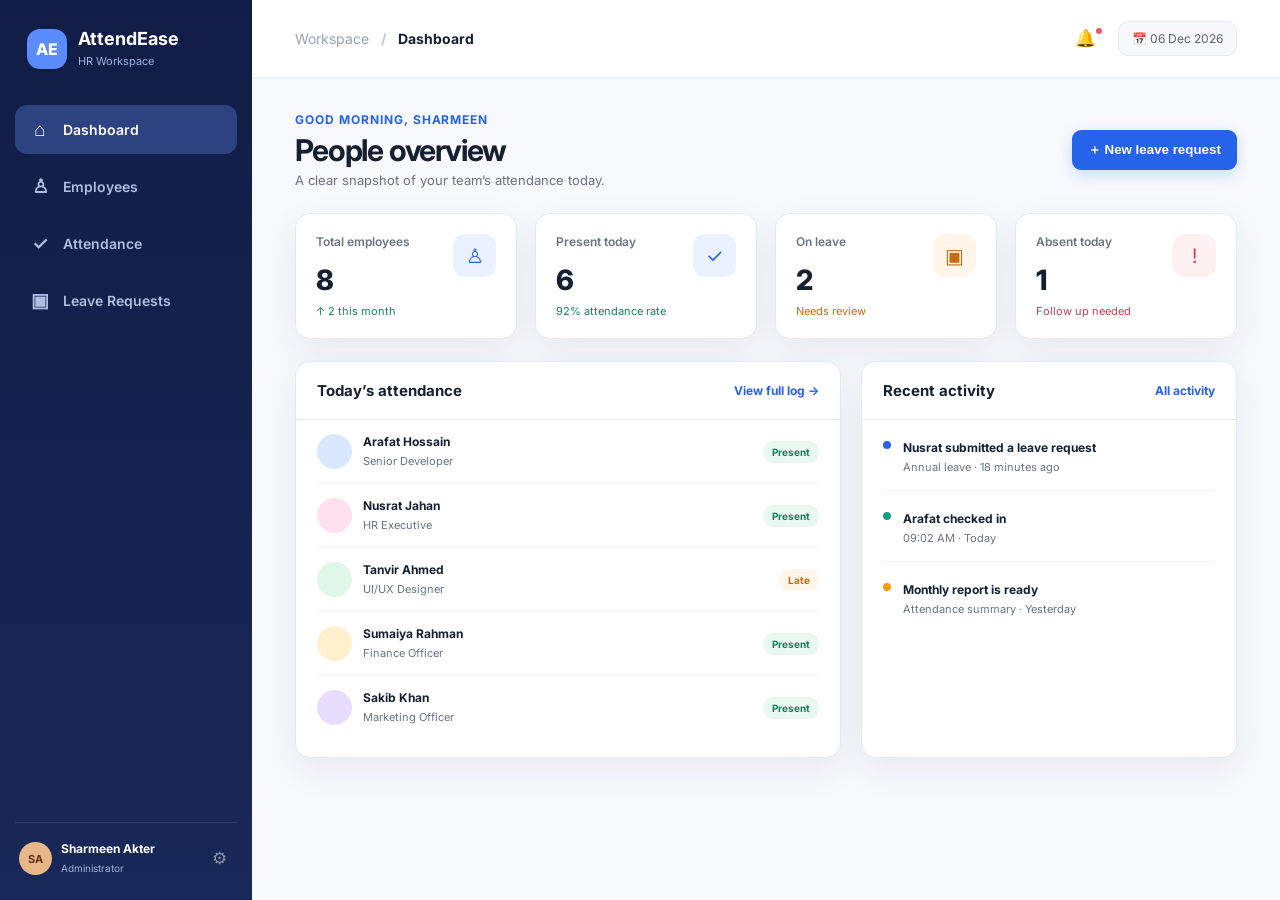
==== website/index.html @ dbcdc290 "Add AttendEase website and lab report" ====
<!DOCTYPE html>
<html lang="en">
<head>
  <meta charset="UTF-8" />
  <meta name="viewport" content="width=device-width, initial-scale=1.0" />
  <title>AttendEase | Employee Attendance & Leave</title>
  <link rel="preconnect" href="https://fonts.googleapis.com">
  <link rel="preconnect" href="https://fonts.gstatic.com" crossorigin>
  <link href="https://fonts.googleapis.com/css2?family=Inter:wght@400;500;600;700;800&family=Noto+Sans+Bengali:wght@400;500;600;700&display=swap" rel="stylesheet">
  <link rel="stylesheet" href="style.css" />
</head>
<body>
  <div class="app-shell">
    <aside class="sidebar" id="sidebar">
      <div class="brand"><div class="brand-mark">AE</div><div><strong>AttendEase</strong><span>HR Workspace</span></div></div>
      <nav class="nav-list" aria-label="Primary navigation">
        <button class="nav-item active" data-view="dashboard"><span>⌂</span> Dashboard</button>
        <button class="nav-item" data-view="employees"><span>♙</span> Employees</button>
        <button class="nav-item" data-view="attendance"><span>✓</span> Attendance</button>
        <button class="nav-item" data-view="leave"><span>▣</span> Leave Requests</button>
      </nav>
      <div class="sidebar-footer"><div class="mini-avatar">SA</div><div><b>Sharmeen Akter</b><small>Administrator</small></div><button class="icon-button" title="Settings">⚙</button></div>
    </aside>
    <main class="main-content">
      <header class="topbar"><button class="menu-button" id="menuBtn">☰</button><div class="breadcrumb"><span>Workspace</span><b>/</b><strong id="pageTitle">Dashboard</strong></div><div class="top-actions"><button class="icon-button" title="Notifications">🔔<i></i></button><div class="date-chip">📅 <span id="todayLabel"></span></div></div></header>
      <div id="viewContainer"></div>
    </main>
  </div>
  <div class="toast" id="toast"></div>
  <script src="app.js"></script>
</body>
</html>
---- website/style.css ----
:root{--navy:#172554;--blue:#2563eb;--sky:#eaf2ff;--ink:#172033;--muted:#6b7280;--line:#e6eaf0;--bg:#f7f9fc;--green:#16845b;--green-bg:#e9f8f0;--orange:#c76b14;--orange-bg:#fff5e8;--red:#c24155;--red-bg:#fff0f2;--shadow:0 12px 35px rgba(31,53,87,.08)}*{box-sizing:border-box}body{margin:0;background:var(--bg);color:var(--ink);font-family:Inter,'Noto Sans Bengali',sans-serif}.app-shell{display:flex;min-height:100vh}.sidebar{width:252px;background:linear-gradient(180deg,#111d46,#182858);color:#dbe6ff;padding:24px 15px;display:flex;flex-direction:column;position:fixed;inset:0 auto 0 0;z-index:5}.brand{display:flex;align-items:center;gap:11px;padding:4px 12px 36px}.brand-mark{width:40px;height:40px;border-radius:13px;background:#5a8cff;color:white;display:grid;place-items:center;font-weight:800}.brand strong{display:block;color:#fff;font-size:18px}.brand span{font-size:11px;color:#9fb2e0}.nav-list{display:grid;gap:8px}.nav-item{border:0;background:transparent;color:#afbee1;text-align:left;padding:13px 15px;border-radius:12px;font:600 14px Inter;cursor:pointer;display:flex;gap:13px;align-items:center}.nav-item span{font-size:19px;width:20px;text-align:center}.nav-item:hover,.nav-item.active{background:#2d4381;color:#fff}.sidebar-footer{margin-top:auto;border-top:1px solid rgba(255,255,255,.1);padding:18px 4px 0;display:flex;align-items:center;gap:9px}.sidebar-footer b{display:block;font-size:12px;color:#fff}.sidebar-footer small{font-size:10px;color:#9fb2e0}.mini-avatar{width:33px;height:33px;border-radius:50%;background:#e7b788;color:#5d331b;display:grid;place-items:center;font-weight:700;font-size:11px}.sidebar-footer .icon-button{margin-left:auto}.main-content{margin-left:252px;width:calc(100% - 252px)}.topbar{height:78px;padding:0 4.2%;display:flex;align-items:center;justify-content:space-between;background:#fff;border-bottom:1px solid var(--line)}.breadcrumb{display:flex;gap:12px;align-items:center;font-size:14px}.breadcrumb span{color:#9aa2b1}.breadcrumb b{color:#c4cad4}.breadcrumb strong{color:var(--ink)}.top-actions{display:flex;align-items:center;gap:16px}.icon-button{border:0;background:transparent;color:#8c96a7;cursor:pointer;font-size:17px;position:relative}.icon-button i{position:absolute;width:6px;height:6px;border-radius:50%;background:#ef5468;right:0;top:1px}.date-chip{background:#f6f8fb;border:1px solid var(--line);padding:9px 13px;border-radius:10px;color:#5b6474;font-size:12px}.menu-button{display:none}.page{padding:34px 4.2% 50px;max-width:1480px;margin:auto}.eyebrow{color:var(--blue);font-size:12px;font-weight:700;text-transform:uppercase;letter-spacing:.08em}.page-heading{display:flex;justify-content:space-between;align-items:center;margin-bottom:25px}.page h1{font-size:30px;margin:5px 0 4px;letter-spacing:-.04em}.subtitle{color:var(--muted);font-size:13px;margin:0}.primary-btn{border:0;border-radius:9px;background:var(--blue);color:#fff;padding:11px 16px;font-weight:700;cursor:pointer;box-shadow:0 5px 15px rgba(37,99,235,.2)}.secondary-btn{border:1px solid var(--line);background:#fff;color:var(--ink);padding:10px 14px;border-radius:9px;font-weight:600;cursor:pointer}.stats-grid{display:grid;grid-template-columns:repeat(4,1fr);gap:18px;margin-bottom:22px}.stat-card,.panel{background:#fff;border:1px solid var(--line);border-radius:15px;box-shadow:var(--shadow)}.stat-card{padding:20px;display:flex;justify-content:space-between}.stat-card h3{font-size:12px;color:var(--muted);font-weight:600;margin:0 0 14px}.stat-value{font-size:28px;font-weight:800;letter-spacing:-.05em}.stat-note{font-size:11px;color:var(--green);margin-top:7px}.stat-icon{width:43px;height:43px;border-radius:12px;display:grid;place-items:center;font-size:20px;background:var(--sky);color:var(--blue)}.content-grid{display:grid;grid-template-columns:1.45fr 1fr;gap:20px}.panel-header{display:flex;align-items:center;justify-content:space-between;padding:19px 21px;border-bottom:1px solid var(--line)}.panel-header h2{font-size:15px;margin:0}.panel-header a{font-size:12px;color:var(--blue);font-weight:700;cursor:pointer}.panel-body{padding:0 21px 18px}.employee-row{display:flex;align-items:center;gap:11px;padding:14px 0;border-bottom:1px solid #f0f2f5}.employee-row:last-child{border:0}.avatar{width:35px;height:35px;border-radius:50%;display:grid;place-items:center;font-size:11px;font-weight:700;flex:none}.employee-info{flex:1}.employee-info b{font-size:12px;display:block}.employee-info small{font-size:11px;color:var(--muted)}.status{font-size:10px;font-weight:700;border-radius:20px;padding:5px 9px}.present{background:var(--green-bg);color:var(--green)}.late{background:var(--orange-bg);color:var(--orange)}.absent{background:var(--red-bg);color:var(--red)}.activity{padding:16px 0;border-bottom:1px solid #f0f2f5;display:flex;gap:12px}.activity:last-child{border:0}.activity-dot{width:8px;height:8px;border-radius:50%;background:var(--blue);margin-top:5px}.activity b{font-size:12px}.activity small{display:block;color:var(--muted);font-size:11px;margin-top:4px}.table-wrap{overflow:auto}.data-table{width:100%;border-collapse:collapse;font-size:12px}.data-table th{text-align:left;color:#8791a1;font-size:11px;padding:13px 18px;background:#fbfcfe;border-bottom:1px solid var(--line);white-space:nowrap}.data-table td{padding:14px 18px;border-bottom:1px solid #f0f2f5;white-space:nowrap}.toolbar{display:flex;gap:10px;align-items:center;margin-bottom:16px}.search{flex:1;border:1px solid var(--line);padding:11px 13px;border-radius:9px;font:13px Inter;outline:none}.filter{border:1px solid var(--line);background:#fff;padding:11px;border-radius:9px;color:var(--muted)}.profile{display:flex;align-items:center;gap:10px}.profile .avatar{width:33px;height:33px}.form-grid{display:grid;grid-template-columns:repeat(2,1fr);gap:16px;padding:22px}.form-group{display:grid;gap:7px}.form-group label{font-size:12px;color:#5d6675;font-weight:600}.form-group input,.form-group select,.form-group textarea{border:1px solid var(--line);border-radius:8px;padding:11px;font:13px Inter;outline:none}.form-group textarea{min-height:95px;resize:vertical}.full{grid-column:1/-1}.form-actions{padding:0 22px 22px;display:flex;justify-content:flex-end;gap:10px}.empty{padding:35px;text-align:center;color:var(--muted);font-size:13px}.toast{position:fixed;right:24px;bottom:24px;background:#152347;color:#fff;border-radius:10px;padding:13px 17px;font-size:12px;box-shadow:var(--shadow);transform:translateY(100px);opacity:0;transition:.25s;z-index:20}.toast.show{transform:translateY(0);opacity:1}.muted{color:var(--muted)}@media(max-width:900px){.sidebar{transform:translateX(-100%);transition:.2s}.sidebar.open{transform:translateX(0)}.main-content{margin-left:0;width:100%}.menu-button{display:block;border:0;background:transparent;font-size:20px;color:var(--navy)}.topbar{gap:12px}.breadcrumb{margin-right:auto}.date-chip{display:none}.stats-grid{grid-template-columns:repeat(2,1fr)}.content-grid{grid-template-columns:1fr}.page{padding:25px 4%}}@media(max-width:570px){.page-heading{display:block}.page-heading .primary-btn{margin-top:16px}.stats-grid{gap:10px}.stat-card{padding:14px}.stat-value{font-size:23px}.stat-icon{width:35px;height:35px;font-size:16px}.form-grid{grid-template-columns:1fr}.full{grid-column:auto}.topbar{height:64px}.page h1{font-size:25px}}

.avatar{overflow:hidden;position:relative}.avatar img{width:100%;height:100%;object-fit:cover;display:block}.avatar span{position:absolute;inset:0;display:grid;place-items:center;font-size:11px;font-weight:700}.avatar img + span{display:none}
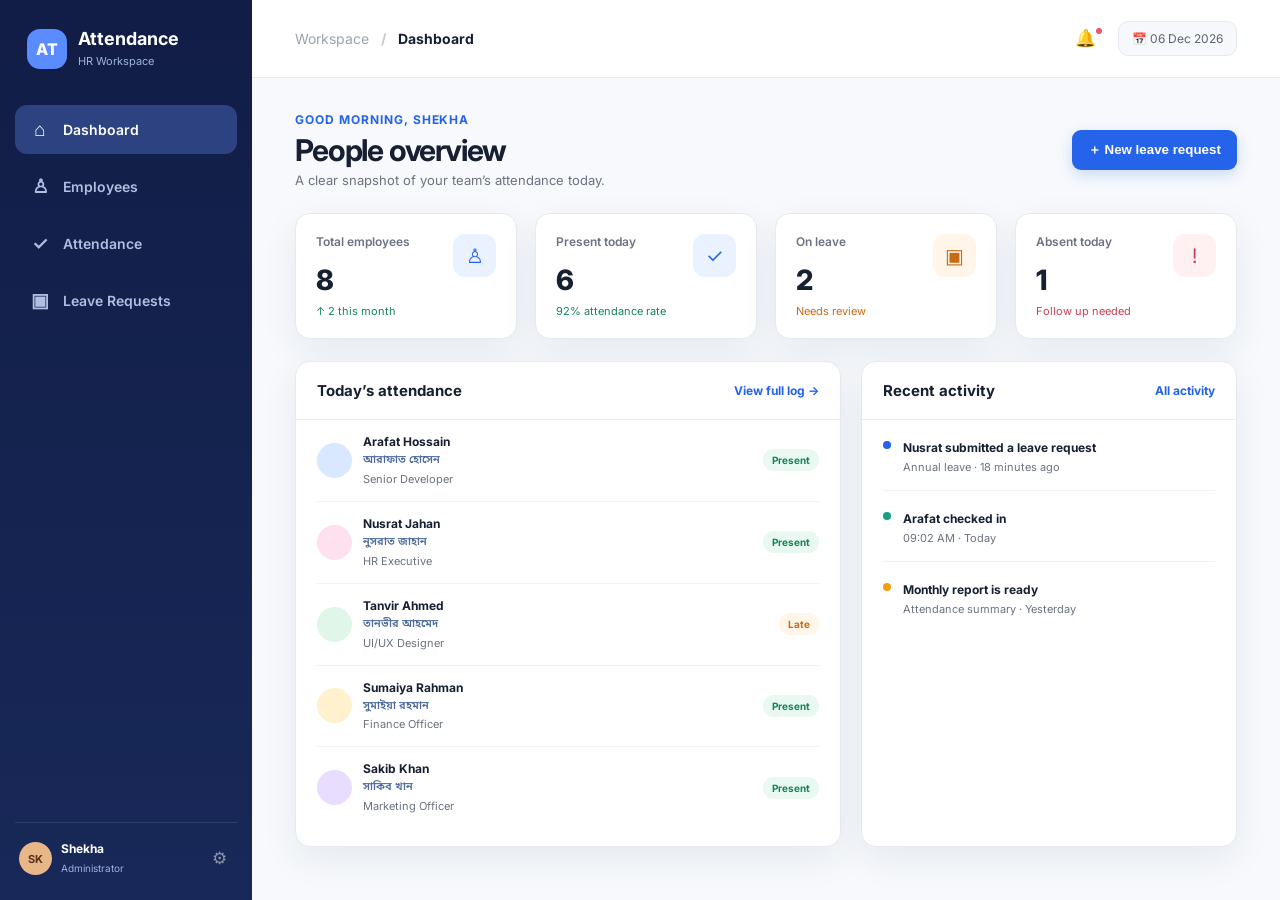
==== commit aac9e2c1: "Rename project to Attendance and administrator to Shekha" ====
--- a/website/index.html
+++ b/website/index.html
@@ -3,7 +3,7 @@
 <head>
   <meta charset="UTF-8" />
   <meta name="viewport" content="width=device-width, initial-scale=1.0" />
-  <title>AttendEase | Employee Attendance & Leave</title>
+  <title>Attendance | Employee Attendance & Leave</title>
   <link rel="preconnect" href="https://fonts.googleapis.com">
   <link rel="preconnect" href="https://fonts.gstatic.com" crossorigin>
   <link href="https://fonts.googleapis.com/css2?family=Inter:wght@400;500;600;700;800&family=Noto+Sans+Bengali:wght@400;500;600;700&display=swap" rel="stylesheet">
@@ -12,14 +12,14 @@
 <body>
   <div class="app-shell">
     <aside class="sidebar" id="sidebar">
-      <div class="brand"><div class="brand-mark">AE</div><div><strong>AttendEase</strong><span>HR Workspace</span></div></div>
+      <div class="brand"><div class="brand-mark">AT</div><div><strong>Attendance</strong><span>HR Workspace</span></div></div>
       <nav class="nav-list" aria-label="Primary navigation">
         <button class="nav-item active" data-view="dashboard"><span>⌂</span> Dashboard</button>
         <button class="nav-item" data-view="employees"><span>♙</span> Employees</button>
         <button class="nav-item" data-view="attendance"><span>✓</span> Attendance</button>
         <button class="nav-item" data-view="leave"><span>▣</span> Leave Requests</button>
       </nav>
-      <div class="sidebar-footer"><div class="mini-avatar">SA</div><div><b>Sharmeen Akter</b><small>Administrator</small></div><button class="icon-button" title="Settings">⚙</button></div>
+      <div class="sidebar-footer"><div class="mini-avatar">SK</div><div><b>Shekha</b><small>Administrator</small></div><button class="icon-button" title="Settings">⚙</button></div>
     </aside>
     <main class="main-content">
       <header class="topbar"><button class="menu-button" id="menuBtn">☰</button><div class="breadcrumb"><span>Workspace</span><b>/</b><strong id="pageTitle">Dashboard</strong></div><div class="top-actions"><button class="icon-button" title="Notifications">🔔<i></i></button><div class="date-chip">📅 <span id="todayLabel"></span></div></div></header>
--- a/website/style.css
+++ b/website/style.css
@@ -1,3 +1,5 @@
 :root{--navy:#172554;--blue:#2563eb;--sky:#eaf2ff;--ink:#172033;--muted:#6b7280;--line:#e6eaf0;--bg:#f7f9fc;--green:#16845b;--green-bg:#e9f8f0;--orange:#c76b14;--orange-bg:#fff5e8;--red:#c24155;--red-bg:#fff0f2;--shadow:0 12px 35px rgba(31,53,87,.08)}*{box-sizing:border-box}body{margin:0;background:var(--bg);color:var(--ink);font-family:Inter,'Noto Sans Bengali',sans-serif}.app-shell{display:flex;min-height:100vh}.sidebar{width:252px;background:linear-gradient(180deg,#111d46,#182858);color:#dbe6ff;padding:24px 15px;display:flex;flex-direction:column;position:fixed;inset:0 auto 0 0;z-index:5}.brand{display:flex;align-items:center;gap:11px;padding:4px 12px 36px}.brand-mark{width:40px;height:40px;border-radius:13px;background:#5a8cff;color:white;display:grid;place-items:center;font-weight:800}.brand strong{display:block;color:#fff;font-size:18px}.brand span{font-size:11px;color:#9fb2e0}.nav-list{display:grid;gap:8px}.nav-item{border:0;background:transparent;color:#afbee1;text-align:left;padding:13px 15px;border-radius:12px;font:600 14px Inter;cursor:pointer;display:flex;gap:13px;align-items:center}.nav-item span{font-size:19px;width:20px;text-align:center}.nav-item:hover,.nav-item.active{background:#2d4381;color:#fff}.sidebar-footer{margin-top:auto;border-top:1px solid rgba(255,255,255,.1);padding:18px 4px 0;display:flex;align-items:center;gap:9px}.sidebar-footer b{display:block;font-size:12px;color:#fff}.sidebar-footer small{font-size:10px;color:#9fb2e0}.mini-avatar{width:33px;height:33px;border-radius:50%;background:#e7b788;color:#5d331b;display:grid;place-items:center;font-weight:700;font-size:11px}.sidebar-footer .icon-button{margin-left:auto}.main-content{margin-left:252px;width:calc(100% - 252px)}.topbar{height:78px;padding:0 4.2%;display:flex;align-items:center;justify-content:space-between;background:#fff;border-bottom:1px solid var(--line)}.breadcrumb{display:flex;gap:12px;align-items:center;font-size:14px}.breadcrumb span{color:#9aa2b1}.breadcrumb b{color:#c4cad4}.breadcrumb strong{color:var(--ink)}.top-actions{display:flex;align-items:center;gap:16px}.icon-button{border:0;background:transparent;color:#8c96a7;cursor:pointer;font-size:17px;position:relative}.icon-button i{position:absolute;width:6px;height:6px;border-radius:50%;background:#ef5468;right:0;top:1px}.date-chip{background:#f6f8fb;border:1px solid var(--line);padding:9px 13px;border-radius:10px;color:#5b6474;font-size:12px}.menu-button{display:none}.page{padding:34px 4.2% 50px;max-width:1480px;margin:auto}.eyebrow{color:var(--blue);font-size:12px;font-weight:700;text-transform:uppercase;letter-spacing:.08em}.page-heading{display:flex;justify-content:space-between;align-items:center;margin-bottom:25px}.page h1{font-size:30px;margin:5px 0 4px;letter-spacing:-.04em}.subtitle{color:var(--muted);font-size:13px;margin:0}.primary-btn{border:0;border-radius:9px;background:var(--blue);color:#fff;padding:11px 16px;font-weight:700;cursor:pointer;box-shadow:0 5px 15px rgba(37,99,235,.2)}.secondary-btn{border:1px solid var(--line);background:#fff;color:var(--ink);padding:10px 14px;border-radius:9px;font-weight:600;cursor:pointer}.stats-grid{display:grid;grid-template-columns:repeat(4,1fr);gap:18px;margin-bottom:22px}.stat-card,.panel{background:#fff;border:1px solid var(--line);border-radius:15px;box-shadow:var(--shadow)}.stat-card{padding:20px;display:flex;justify-content:space-between}.stat-card h3{font-size:12px;color:var(--muted);font-weight:600;margin:0 0 14px}.stat-value{font-size:28px;font-weight:800;letter-spacing:-.05em}.stat-note{font-size:11px;color:var(--green);margin-top:7px}.stat-icon{width:43px;height:43px;border-radius:12px;display:grid;place-items:center;font-size:20px;background:var(--sky);color:var(--blue)}.content-grid{display:grid;grid-template-columns:1.45fr 1fr;gap:20px}.panel-header{display:flex;align-items:center;justify-content:space-between;padding:19px 21px;border-bottom:1px solid var(--line)}.panel-header h2{font-size:15px;margin:0}.panel-header a{font-size:12px;color:var(--blue);font-weight:700;cursor:pointer}.panel-body{padding:0 21px 18px}.employee-row{display:flex;align-items:center;gap:11px;padding:14px 0;border-bottom:1px solid #f0f2f5}.employee-row:last-child{border:0}.avatar{width:35px;height:35px;border-radius:50%;display:grid;place-items:center;font-size:11px;font-weight:700;flex:none}.employee-info{flex:1}.employee-info b{font-size:12px;display:block}.employee-info small{font-size:11px;color:var(--muted)}.status{font-size:10px;font-weight:700;border-radius:20px;padding:5px 9px}.present{background:var(--green-bg);color:var(--green)}.late{background:var(--orange-bg);color:var(--orange)}.absent{background:var(--red-bg);color:var(--red)}.activity{padding:16px 0;border-bottom:1px solid #f0f2f5;display:flex;gap:12px}.activity:last-child{border:0}.activity-dot{width:8px;height:8px;border-radius:50%;background:var(--blue);margin-top:5px}.activity b{font-size:12px}.activity small{display:block;color:var(--muted);font-size:11px;margin-top:4px}.table-wrap{overflow:auto}.data-table{width:100%;border-collapse:collapse;font-size:12px}.data-table th{text-align:left;color:#8791a1;font-size:11px;padding:13px 18px;background:#fbfcfe;border-bottom:1px solid var(--line);white-space:nowrap}.data-table td{padding:14px 18px;border-bottom:1px solid #f0f2f5;white-space:nowrap}.toolbar{display:flex;gap:10px;align-items:center;margin-bottom:16px}.search{flex:1;border:1px solid var(--line);padding:11px 13px;border-radius:9px;font:13px Inter;outline:none}.filter{border:1px solid var(--line);background:#fff;padding:11px;border-radius:9px;color:var(--muted)}.profile{display:flex;align-items:center;gap:10px}.profile .avatar{width:33px;height:33px}.form-grid{display:grid;grid-template-columns:repeat(2,1fr);gap:16px;padding:22px}.form-group{display:grid;gap:7px}.form-group label{font-size:12px;color:#5d6675;font-weight:600}.form-group input,.form-group select,.form-group textarea{border:1px solid var(--line);border-radius:8px;padding:11px;font:13px Inter;outline:none}.form-group textarea{min-height:95px;resize:vertical}.full{grid-column:1/-1}.form-actions{padding:0 22px 22px;display:flex;justify-content:flex-end;gap:10px}.empty{padding:35px;text-align:center;color:var(--muted);font-size:13px}.toast{position:fixed;right:24px;bottom:24px;background:#152347;color:#fff;border-radius:10px;padding:13px 17px;font-size:12px;box-shadow:var(--shadow);transform:translateY(100px);opacity:0;transition:.25s;z-index:20}.toast.show{transform:translateY(0);opacity:1}.muted{color:var(--muted)}@media(max-width:900px){.sidebar{transform:translateX(-100%);transition:.2s}.sidebar.open{transform:translateX(0)}.main-content{margin-left:0;width:100%}.menu-button{display:block;border:0;background:transparent;font-size:20px;color:var(--navy)}.topbar{gap:12px}.breadcrumb{margin-right:auto}.date-chip{display:none}.stats-grid{grid-template-columns:repeat(2,1fr)}.content-grid{grid-template-columns:1fr}.page{padding:25px 4%}}@media(max-width:570px){.page-heading{display:block}.page-heading .primary-btn{margin-top:16px}.stats-grid{gap:10px}.stat-card{padding:14px}.stat-value{font-size:23px}.stat-icon{width:35px;height:35px;font-size:16px}.form-grid{grid-template-columns:1fr}.full{grid-column:auto}.topbar{height:64px}.page h1{font-size:25px}}
 
 .avatar{overflow:hidden;position:relative}.avatar img{width:100%;height:100%;object-fit:cover;display:block}.avatar span{position:absolute;inset:0;display:grid;place-items:center;font-size:11px;font-weight:700}.avatar img + span{display:none}
+
+.name-bn{display:block!important;color:#4f6b9b!important;font-family:Arial,'Noto Sans Bengali',sans-serif;font-size:11px!important;margin-top:3px;line-height:1.35}.employee-info .name-bn{font-weight:600}.data-table .profile>div{display:grid;gap:2px}.data-table .profile b{font-size:12px}
